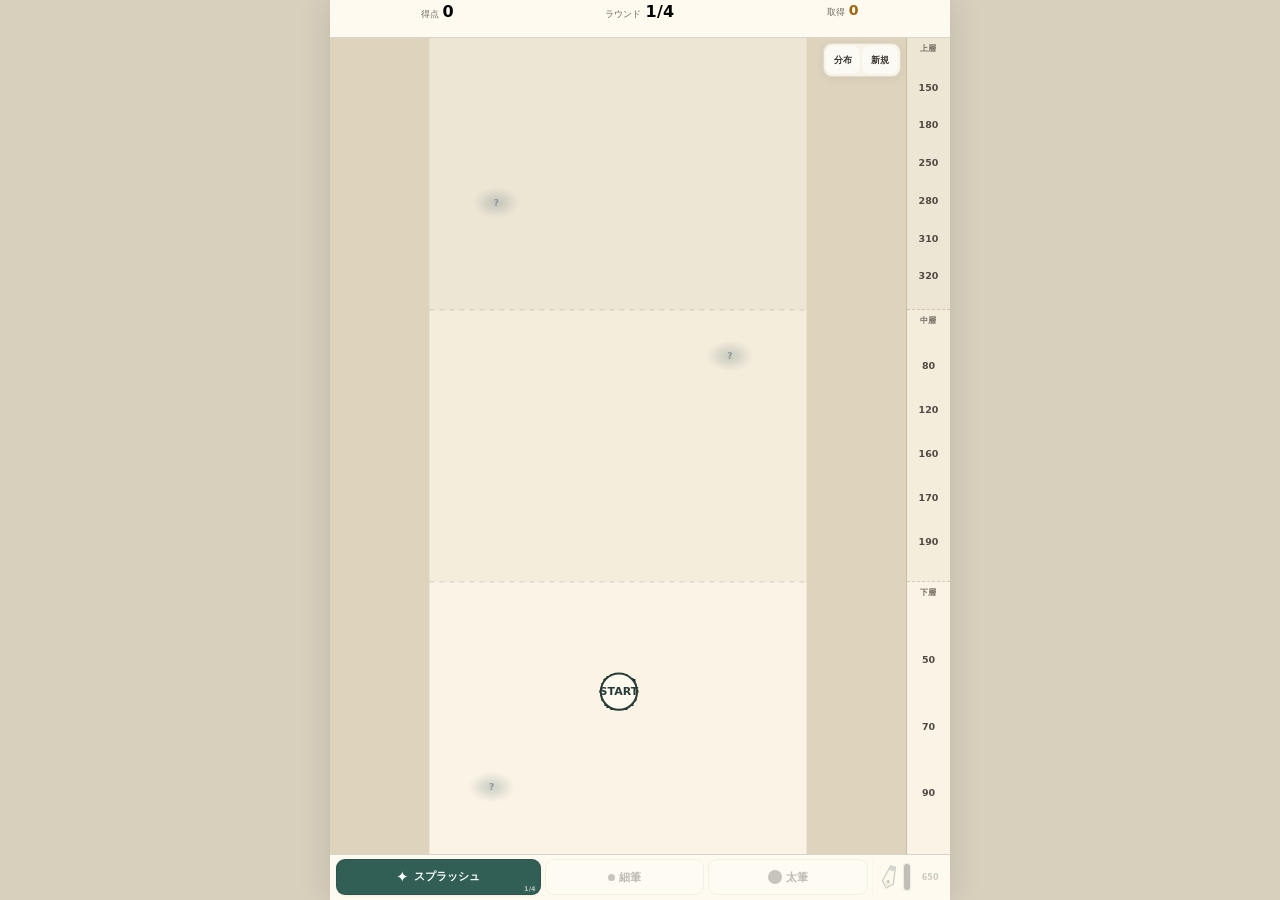
==== index.html @ 43bc894b "Allow optional pinch zoom without zoom UI" ====
<!doctype html>
<html lang="ja">
<head>
  <meta charset="utf-8" />
  <meta name="viewport" content="width=device-width,initial-scale=1,viewport-fit=cover,user-scalable=no" />
  <meta name="theme-color" content="#f3eddc" />
  <meta name="apple-mobile-web-app-capable" content="yes" />
  <meta name="apple-mobile-web-app-status-bar-style" content="default" />
  <meta name="apple-mobile-web-app-title" content="Ink Resource" />
  <link rel="manifest" href="app.webmanifest" />
  <title>Ink Resource Prototype</title>
  <link rel="stylesheet" href="app.css" />
  <style>
    .app-shell {
      grid-template-rows: auto minmax(0, 1fr) auto;
    }

    .play-area {
      min-height: 0;
      min-width: 0;
      display: grid;
      grid-template-columns: minmax(0, 1fr) 44px;
      overflow: hidden;
      background: var(--paper-deep);
    }

    .play-area .board-wrap {
      min-width: 0;
      min-height: 0;
    }

    .score-board {
      min-width: 0;
      min-height: 0;
      display: grid;
      grid-template-rows: repeat(3, minmax(0, 1fr));
      gap: 0;
      padding: 0;
      background: transparent;
      border: 0;
      border-left: 1px solid var(--line);
      box-shadow: none;
      overflow: hidden;
    }

    .score-board-row {
      min-height: 0;
      display: grid;
      grid-template-rows: 18px minmax(0, 1fr);
      grid-template-columns: 1fr;
      align-items: stretch;
      gap: 0;
      padding: 2px 2px 3px;
      border-bottom: 1px dashed rgba(78,68,51,.20);
    }
    .score-board-row:nth-child(1) { background: #eee6d5; }
    .score-board-row:nth-child(2) { background: #f5eddc; }
    .score-board-row:nth-child(3) { background: #fbf4e6; border-bottom: 0; }

    .score-board-label {
      display: flex;
      align-items: center;
      justify-content: center;
      color: #706a60;
      font-size: 8px;
      font-weight: 800;
      line-height: 1;
      white-space: nowrap;
    }

    .score-board-values {
      min-width: 0;
      min-height: 0;
      display: flex;
      flex-direction: column;
      align-items: stretch;
      justify-content: space-evenly;
      gap: 0;
      flex-wrap: nowrap;
    }

    .score-token {
      width: 100%;
      min-width: 0;
      padding: 0;
      font-size: 9.5px;
      line-height: 16px;
      text-align: center;
    }
    .score-token::before {
      width: 38px;
      height: 20px;
    }

    .zoom-tools {
      grid-template-columns: 34px 36px;
    }
    .zoom-tools button[hidden] {
      display: none;
    }

    @media (max-width: 420px) {
      .score-board { padding: 0; }
      .score-board-row { grid-template-columns: 1fr; }
      .score-token { min-width: 0; padding: 0; font-size: 9px; }
      .zoom-tools { grid-template-columns: 32px 34px; }
    }

    @media (orientation: landscape) and (max-height: 650px) {
      .app-shell {
        width: min(100%, 1000px);
        grid-template-columns: 1fr 145px;
        grid-template-rows: auto 1fr;
      }
      .hud { grid-column: 1 / -1; grid-row: 1; }
      .play-area { grid-column: 1; grid-row: 2; }
      .actions { grid-column: 2; grid-row: 2; }
      .score-board { grid-column: auto; grid-row: auto; }
      .board-wrap { grid-column: auto; grid-row: auto; }
    }
  </style>
</head>
<body>
  <main class="app-shell">
    <header class="hud">
      <div class="stat"><span>得点</span><strong id="score">0</strong></div>
      <div class="stat"><span>ラウンド</span><strong id="roundCount">1/4</strong></div>
      <div class="stat compact"><span>取得</span><strong id="ownedCount">0</strong></div>
    </header>

    <section class="play-area" aria-label="ゲーム盤面と公開得点">
      <section class="board-wrap" id="boardWrap" aria-label="ゲーム盤面">
        <canvas id="board" width="420" height="1120"></canvas>

        <div class="zoom-tools" aria-label="補助操作">
          <button id="zoomOut" type="button" aria-label="広く見る" hidden>−</button>
          <button id="zoomReset" type="button" aria-label="標準表示に戻す" hidden>100%</button>
          <button id="zoomIn" type="button" aria-label="近く見る" hidden>＋</button>
          <button id="distributionBtn" type="button" aria-label="埋蔵分布を見る">分布</button>
          <button id="newBtn" type="button" aria-label="新しい盤面">新規</button>
        </div>

        <div class="distribution-panel" id="distributionPanel" hidden>
          <div class="distribution-head">
            <strong>埋蔵ルール</strong>
            <button id="distributionClose" type="button" aria-label="閉じる">×</button>
          </div>
          <div id="distributionContent"></div>
        </div>

        <div class="hint" id="hint">ラウンド1：スプラッシュを1回</div>
      </section>

      <section class="score-board" id="scoreBoard" aria-label="公開得点ボード"></section>
    </section>

    <nav class="actions" aria-label="現在の行動と筆操作">
      <button id="splashBtn" class="phase-card active" type="button" aria-label="現在の行動">
        <span class="phase-card-inner" aria-hidden="true">
          <span class="phase-face phase-front">
            <span class="phase-icon">✦</span>
            <span>スプラッシュ</span>
          </span>
          <span class="phase-face phase-back">
            <span class="phase-icon brush-mark">✎</span>
            <span>筆</span>
          </span>
        </span>
        <small id="splashLeft" class="phase-round">1/4</small>
      </button>
      <button id="brushBtn" class="action" type="button" aria-label="細筆">
        <span class="pen-dot thin-dot"></span>
        <span>細筆</span>
      </button>
      <button id="moveBtn" class="action" type="button" aria-label="太筆">
        <span class="pen-dot wide-dot"></span>
        <span>太筆</span>
      </button>
      <div class="ink-gauge inactive" id="penLoad" role="progressbar" aria-label="筆インク残量" aria-valuemin="0" aria-valuemax="650" aria-valuenow="650">
        <svg class="penicon" viewBox="0 0 32 42" aria-hidden="true">
          <path d="M13 3h8l5 27-9 9-9-9Z" fill="#f8f6ee" stroke="#555" stroke-width="2"/>
          <path d="M13 3h8l1 7h-10Z" fill="#6c7783"/>
          <path d="M12 28h10l-5 11Z" fill="#d8c7a0"/>
          <circle cx="17" cy="28" r="2" fill="#222"/>
        </svg>
        <div class="meter" aria-hidden="true"><i id="inkFill"></i></div>
        <small id="brushRemaining">650</small>
      </div>
    </nav>

    <div class="result" id="result" hidden>
      <div class="result-card">
        <p>今回の得点</p>
        <strong id="finalScore">0</strong>
        <p class="result-sub">取得 <strong id="finalOwned">0</strong>個</p>
        <div class="result-actions">
          <button id="retryBtn" type="button">同じ盤面でもう一度</button>
          <button id="nextBtn" type="button">新しい盤面</button>
        </div>
      </div>
    </div>
  </main>

  <script src="app.js"></script>
</body>
</html>
---- app.css ----
:root {
  color-scheme: light;
  font-family: system-ui, -apple-system, BlinkMacSystemFont, "Segoe UI", sans-serif;
  --paper: #f5efdf;
  --paper-deep: #e9dfc8;
  --muted: #6d695f;
  --panel: rgba(255, 252, 243, .94);
  --line: rgba(47, 43, 35, .18);
  --accent: #315f55;
  --position: #60777c;
  --revealed: #60777c;
  --acquired: #9b6811;
  --score-gold: #c9941d;
}

* { box-sizing: border-box; }
html, body {
  margin: 0;
  width: 100%;
  height: 100%;
  min-height: 100%;
  background: #d8d0bd;
}
body { overscroll-behavior: none; touch-action: manipulation; }
button { font: inherit; }

.app-shell {
  width: min(100%, 620px);
  height: 100vh;
  min-height: 0;
  margin: 0 auto;
  display: grid;
  grid-template-rows: auto auto minmax(0, 1fr) auto;
  background: var(--paper-deep);
  box-shadow: 0 0 32px rgba(0,0,0,.12);
  overflow: hidden;
}
@supports (height: 100svh) {
  .app-shell { height: 100svh; }
}

.hud {
  min-height: 38px;
  padding: max(2px, env(safe-area-inset-top)) 8px 2px;
  display: grid;
  grid-template-columns: 1fr 1fr 1fr;
  gap: 4px;
  background: var(--panel);
  border-bottom: 1px solid var(--line);
  z-index: 5;
}
.stat { display: flex; align-items: baseline; justify-content: center; gap: 4px; }
.stat span { font-size: 9px; color: var(--muted); }
.stat strong { font-size: 16px; letter-spacing: .02em; font-variant-numeric: tabular-nums; }
.stat.compact strong { font-size: 14px; color: var(--acquired); }

.score-board {
  z-index: 5;
  display: grid;
  gap: 0;
  padding: 2px 6px 3px;
  background: rgba(239, 232, 216, .97);
  border-bottom: 1px solid var(--line);
}
.score-board-row {
  min-height: 17px;
  display: grid;
  grid-template-columns: 29px minmax(0, 1fr);
  align-items: center;
  gap: 1px;
}
.score-board-label {
  color: #706a60;
  font-size: 8px;
  font-weight: 750;
  letter-spacing: .01em;
  white-space: nowrap;
}
.score-board-values {
  min-width: 0;
  display: flex;
  align-items: center;
  gap: 0;
  flex-wrap: nowrap;
}
.score-token {
  position: relative;
  z-index: 0;
  min-width: 28px;
  padding: 0 2px;
  text-align: center;
  color: #4f4b44;
  font-size: 9.5px;
  font-weight: 850;
  line-height: 15px;
  font-variant-numeric: tabular-nums;
  transition: color .16s ease;
}
.score-token::before {
  content: "";
  position: absolute;
  z-index: -1;
  left: 50%;
  top: 50%;
  width: 36px;
  height: 21px;
  transform: translate(-50%, -50%);
  border-radius: 50%;
  background: radial-gradient(ellipse at center,
    rgba(255,255,255,.92) 0%,
    rgba(255,255,255,.58) 42%,
    rgba(255,255,255,.18) 68%,
    rgba(255,255,255,0) 100%);
  filter: blur(2px);
  opacity: 0;
  transition: opacity .16s ease;
  pointer-events: none;
}
.score-token.known::before,
.score-token.owned::before { opacity: 1; }
.score-token.owned { color: var(--score-gold); }

.board-wrap {
  position: relative;
  min-height: 0;
  overflow: hidden;
  background: var(--paper-deep);
  touch-action: none;
}
#board {
  width: 100%;
  height: 100%;
  display: block;
  touch-action: none;
}

.zoom-tools {
  position: absolute;
  top: 5px;
  right: 5px;
  z-index: 4;
  display: grid;
  grid-template-columns: 27px 43px 27px 34px 36px;
  gap: 2px;
  padding: 2px;
  border: 1px solid rgba(47,43,35,.12);
  border-radius: 9px;
  background: rgba(255,252,243,.78);
  box-shadow: 0 2px 8px rgba(0,0,0,.06);
  backdrop-filter: blur(4px);
}
.zoom-tools button {
  min-width: 0;
  min-height: 28px;
  padding: 0;
  border: 0;
  border-radius: 7px;
  background: rgba(255,255,255,.58);
  color: #39362f;
  font-weight: 750;
}
.zoom-tools button:disabled { opacity: .32; }
#zoomReset { font-size: 10px; font-variant-numeric: tabular-nums; }
#zoomIn, #zoomOut { font-size: 18px; line-height: 1; }
#distributionBtn, #newBtn { font-size: 9px; }

.distribution-panel {
  position: absolute;
  top: 42px;
  right: 7px;
  z-index: 6;
  width: min(360px, calc(100% - 14px));
  max-height: calc(100% - 82px);
  overflow: auto;
  padding: 10px;
  border: 1px solid rgba(47,43,35,.18);
  border-radius: 12px;
  background: rgba(255,252,243,.96);
  box-shadow: 0 8px 28px rgba(0,0,0,.16);
  backdrop-filter: blur(7px);
}
.distribution-panel[hidden] { display: none; }
.distribution-head {
  display: flex;
  align-items: center;
  justify-content: space-between;
  gap: 8px;
  margin-bottom: 7px;
  color: #35322c;
  font-size: 13px;
}
.distribution-head button {
  width: 28px;
  height: 28px;
  border: 0;
  border-radius: 8px;
  background: rgba(60,55,46,.08);
  color: #4b473f;
  font-size: 18px;
  line-height: 1;
}
.distribution-row {
  display: grid;
  gap: 2px;
  padding: 7px 0;
  border-top: 1px solid rgba(47,43,35,.10);
}
.distribution-row strong { font-size: 12px; color: #38342e; }
.distribution-row strong small { margin-left: 5px; color: #777166; font-weight: 600; }
.distribution-row span { color: #5c564d; font-size: 11px; line-height: 1.45; }
.distribution-note {
  margin: 7px 0 0;
  color: #777166;
  font-size: 10px;
  line-height: 1.5;
}

.hint { display: none; }

.actions {
  min-height: 46px;
  padding: 4px 6px max(5px, env(safe-area-inset-bottom));
  display: grid;
  grid-template-columns: 1.05fr .82fr .82fr 72px;
  gap: 4px;
  align-items: center;
  background: var(--panel);
  border-top: 1px solid var(--line);
}
.phase-card {
  position: relative;
  min-width: 0;
  min-height: 36px;
  padding: 0;
  border: 0;
  border-radius: 9px;
  background: transparent;
  perspective: 320px;
  appearance: none;
  pointer-events: none;
  opacity: 1;
}
.phase-card:disabled { opacity: 1; color: inherit; }
.phase-card-inner {
  position: absolute;
  inset: 0;
  display: block;
  transform-style: preserve-3d;
  transition: transform .30s cubic-bezier(.2,.72,.25,1);
}
.phase-card:disabled .phase-card-inner { transform: rotateY(180deg); }
.phase-face {
  position: absolute;
  inset: 0;
  display: flex;
  align-items: center;
  justify-content: center;
  gap: 5px;
  border: 1px solid rgba(30,30,30,.16);
  border-radius: 9px;
  backface-visibility: hidden;
  -webkit-backface-visibility: hidden;
  font-size: 10.5px;
  font-weight: 800;
  letter-spacing: .01em;
  box-shadow: 0 1px 3px rgba(0,0,0,.05);
}
.phase-front {
  background: var(--accent);
  color: white;
}
.phase-back {
  transform: rotateY(180deg);
  background: #343a39;
  color: #fffdf7;
}
.phase-icon { font-size: 15px; line-height: 1; }
.brush-mark { transform: rotate(-18deg); }
.phase-round {
  position: absolute;
  right: 5px;
  bottom: 2px;
  z-index: 3;
  color: rgba(255,255,255,.62);
  font-size: 6.5px;
  font-weight: 650;
  font-variant-numeric: tabular-nums;
  pointer-events: none;
}
.action, .result button {
  border: 1px solid rgba(30,30,30,.16);
  border-radius: 9px;
  background: #fffdf7;
  color: #2d2b27;
  min-height: 36px;
}
.action {
  display: flex;
  align-items: center;
  justify-content: center;
  gap: 4px;
  padding: 0 4px;
  font-size: 11px;
  font-weight: 700;
  white-space: nowrap;
}
.action-icon { font-size: 15px; }
.action-cost { margin-left: 1px; font-size: 7px; font-weight: 600; opacity: .62; white-space: nowrap; }
.action.active { background: var(--accent); color: white; border-color: var(--accent); }
.action:disabled { opacity: .30; }
.pen-dot { display: block; border-radius: 50%; background: currentColor; opacity: .86; flex: 0 0 auto; }
.thin-dot { width: 7px; height: 7px; }
.wide-dot { width: 14px; height: 14px; }

.ink-gauge {
  width: 72px;
  height: 36px;
  display: flex;
  align-items: center;
  justify-content: center;
  gap: 4px;
  padding: 2px 3px;
  border-left: 1px solid rgba(47,43,35,.11);
  transition: opacity .15s ease;
  pointer-events: none;
}
.ink-gauge.inactive { opacity: .28; }
.penicon {
  width: 20px;
  height: 28px;
  transform: rotate(18deg);
  flex: 0 0 auto;
}
.meter {
  width: 8px;
  height: 28px;
  border: 1px solid rgba(45,48,52,.22);
  border-radius: 999px;
  background: #ece9e0;
  overflow: hidden;
  position: relative;
  flex: 0 0 auto;
}
.meter i {
  position: absolute;
  left: 0;
  right: 0;
  bottom: 0;
  height: 100%;
  background: #272727;
  transition: height .05s linear;
}
.ink-gauge small {
  width: 24px;
  text-align: right;
  font-size: 8px;
  font-weight: 750;
  color: #59554d;
  font-variant-numeric: tabular-nums;
}

.result {
  position: fixed;
  inset: 0;
  z-index: 10;
  display: grid;
  place-items: center;
  padding: 20px;
  background: rgba(28,26,22,.46);
}
.result[hidden] { display: none; }
.result-card {
  width: min(360px, 92vw);
  padding: 24px;
  border-radius: 20px;
  background: #fffaf0;
  text-align: center;
  box-shadow: 0 18px 60px rgba(0,0,0,.22);
}
.result-card p { margin: 0 0 4px; color: var(--muted); }
.result-card > strong { display: block; font-size: 54px; line-height: 1.1; margin-bottom: 6px; }
.result-sub { margin-bottom: 18px !important; font-size: 12px; }
.result-sub strong { color: var(--acquired); }
.result-actions { display: grid; gap: 8px; }
.result button { min-height: 44px; }

@media (max-width: 420px) {
  .hud { padding-left: 6px; padding-right: 6px; }
  .score-board { padding-left: 5px; padding-right: 5px; }
  .score-board-row { grid-template-columns: 27px minmax(0, 1fr); }
  .score-token { min-width: 27px; padding-left: 1px; padding-right: 1px; font-size: 9px; }
  .zoom-tools { grid-template-columns: 26px 41px 26px 32px 34px; }
  .actions { grid-template-columns: 1fr .78fr .78fr 68px; gap: 3px; padding-left: 5px; padding-right: 5px; }
  .phase-face { font-size: 10px; gap: 4px; }
  .action { font-size: 10px; }
  .ink-gauge { width: 68px; }
}

@media (orientation: landscape) and (max-height: 650px) {
  .app-shell {
    width: min(100%, 1000px);
    grid-template-columns: 1fr 145px;
    grid-template-rows: auto auto 1fr;
  }
  .hud { grid-column: 1 / -1; grid-row: 1; }
  .score-board { grid-column: 1 / -1; grid-row: 2; }
  .board-wrap { grid-column: 1; grid-row: 3; }
  .actions {
    grid-column: 2;
    grid-row: 3;
    grid-template-columns: 1fr;
    align-content: center;
    border-top: 0;
    border-left: 1px solid var(--line);
  }
  .phase-card { min-height: 40px; }
  .ink-gauge { width: 100%; border-left: 0; }
}
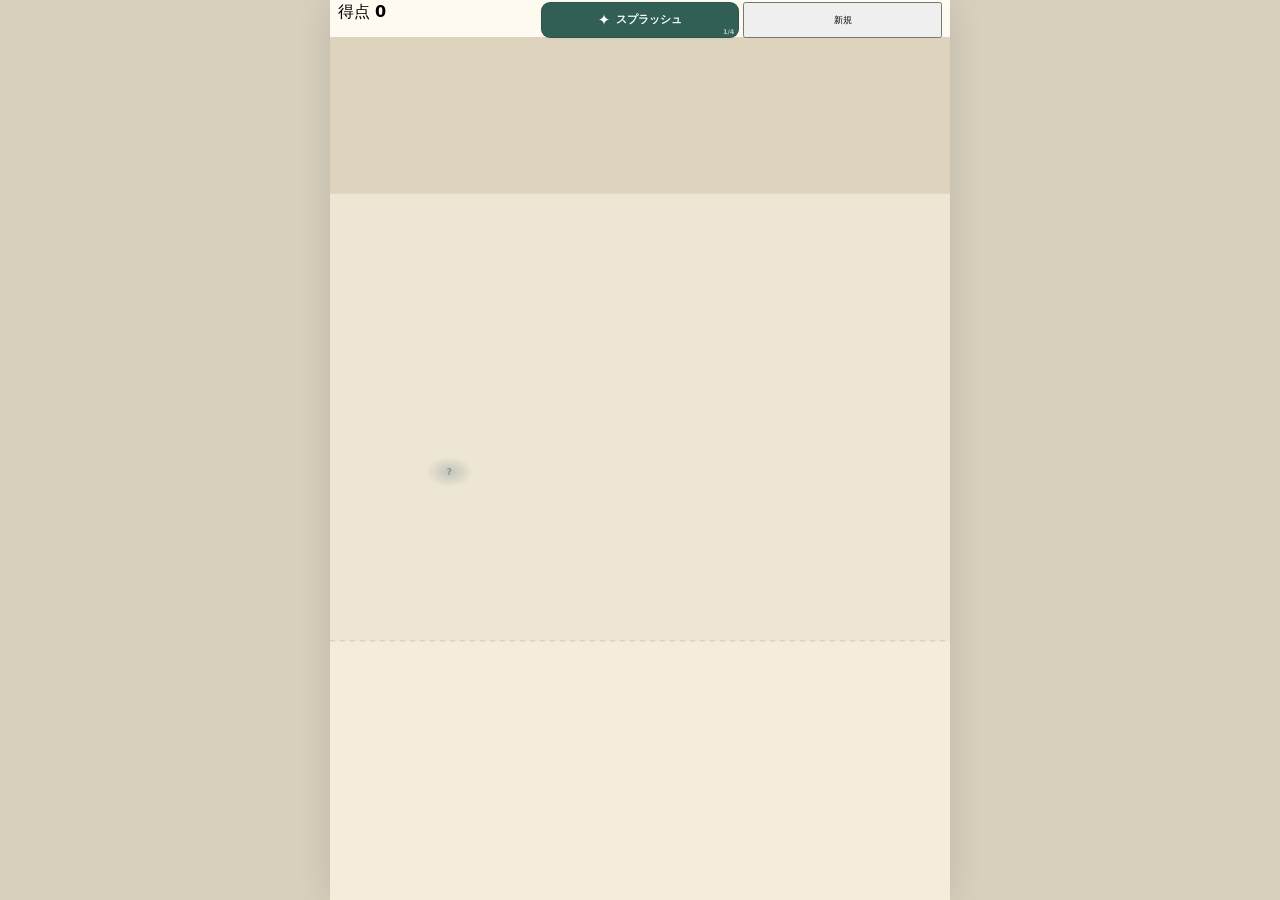
==== commit 0ed4ed8d: "Consolidate HUD and simplify game controls" ====
--- a/index.html
+++ b/index.html
@@ -10,151 +10,15 @@
   <link rel="manifest" href="app.webmanifest" />
   <title>Ink Resource Prototype</title>
   <link rel="stylesheet" href="app.css" />
-  <style>
-    .app-shell {
-      grid-template-rows: auto minmax(0, 1fr) auto;
-    }
-
-    .play-area {
-      min-height: 0;
-      min-width: 0;
-      display: grid;
-      grid-template-columns: minmax(0, 1fr) 44px;
-      overflow: hidden;
-      background: var(--paper-deep);
-    }
-
-    .play-area .board-wrap {
-      min-width: 0;
-      min-height: 0;
-    }
-
-    .score-board {
-      min-width: 0;
-      min-height: 0;
-      display: grid;
-      grid-template-rows: repeat(3, minmax(0, 1fr));
-      gap: 0;
-      padding: 0;
-      background: transparent;
-      border: 0;
-      border-left: 1px solid var(--line);
-      box-shadow: none;
-      overflow: hidden;
-    }
-
-    .score-board-row {
-      min-height: 0;
-      display: grid;
-      grid-template-rows: 18px minmax(0, 1fr);
-      grid-template-columns: 1fr;
-      align-items: stretch;
-      gap: 0;
-      padding: 2px 2px 3px;
-      border-bottom: 1px dashed rgba(78,68,51,.20);
-    }
-    .score-board-row:nth-child(1) { background: #eee6d5; }
-    .score-board-row:nth-child(2) { background: #f5eddc; }
-    .score-board-row:nth-child(3) { background: #fbf4e6; border-bottom: 0; }
-
-    .score-board-label {
-      display: flex;
-      align-items: center;
-      justify-content: center;
-      color: #706a60;
-      font-size: 8px;
-      font-weight: 800;
-      line-height: 1;
-      white-space: nowrap;
-    }
-
-    .score-board-values {
-      min-width: 0;
-      min-height: 0;
-      display: flex;
-      flex-direction: column;
-      align-items: stretch;
-      justify-content: space-evenly;
-      gap: 0;
-      flex-wrap: nowrap;
-    }
-
-    .score-token {
-      width: 100%;
-      min-width: 0;
-      padding: 0;
-      font-size: 9.5px;
-      line-height: 16px;
-      text-align: center;
-    }
-    .score-token::before {
-      width: 38px;
-      height: 20px;
-    }
-
-    .zoom-tools {
-      grid-template-columns: 34px 36px;
-    }
-    .zoom-tools button[hidden] {
-      display: none;
-    }
-
-    @media (max-width: 420px) {
-      .score-board { padding: 0; }
-      .score-board-row { grid-template-columns: 1fr; }
-      .score-token { min-width: 0; padding: 0; font-size: 9px; }
-      .zoom-tools { grid-template-columns: 32px 34px; }
-    }
-
-    @media (orientation: landscape) and (max-height: 650px) {
-      .app-shell {
-        width: min(100%, 1000px);
-        grid-template-columns: 1fr 145px;
-        grid-template-rows: auto 1fr;
-      }
-      .hud { grid-column: 1 / -1; grid-row: 1; }
-      .play-area { grid-column: 1; grid-row: 2; }
-      .actions { grid-column: 2; grid-row: 2; }
-      .score-board { grid-column: auto; grid-row: auto; }
-      .board-wrap { grid-column: auto; grid-row: auto; }
-    }
-  </style>
 </head>
 <body>
   <main class="app-shell">
-    <header class="hud">
-      <div class="stat"><span>得点</span><strong id="score">0</strong></div>
-      <div class="stat"><span>ラウンド</span><strong id="roundCount">1/4</strong></div>
-      <div class="stat compact"><span>取得</span><strong id="ownedCount">0</strong></div>
-    </header>
+    <header class="hud" aria-label="ゲーム状況">
+      <div class="score-stat">
+        <span>得点</span>
+        <strong id="score">0</strong>
+      </div>
 
-    <section class="play-area" aria-label="ゲーム盤面と公開得点">
-      <section class="board-wrap" id="boardWrap" aria-label="ゲーム盤面">
-        <canvas id="board" width="420" height="1120"></canvas>
-
-        <div class="zoom-tools" aria-label="補助操作">
-          <button id="zoomOut" type="button" aria-label="広く見る" hidden>−</button>
-          <button id="zoomReset" type="button" aria-label="標準表示に戻す" hidden>100%</button>
-          <button id="zoomIn" type="button" aria-label="近く見る" hidden>＋</button>
-          <button id="distributionBtn" type="button" aria-label="埋蔵分布を見る">分布</button>
-          <button id="newBtn" type="button" aria-label="新しい盤面">新規</button>
-        </div>
-
-        <div class="distribution-panel" id="distributionPanel" hidden>
-          <div class="distribution-head">
-            <strong>埋蔵ルール</strong>
-            <button id="distributionClose" type="button" aria-label="閉じる">×</button>
-          </div>
-          <div id="distributionContent"></div>
-        </div>
-
-        <div class="hint" id="hint">ラウンド1：スプラッシュを1回</div>
-      </section>
-
-      <section class="score-board" id="scoreBoard" aria-label="公開得点ボード"></section>
-    </section>
-
-    <nav class="actions" aria-label="現在の行動と筆操作">
       <button id="splashBtn" class="phase-card active" type="button" aria-label="現在の行動">
         <span class="phase-card-inner" aria-hidden="true">
           <span class="phase-face phase-front">
@@ -168,6 +32,23 @@
         </span>
         <small id="splashLeft" class="phase-round">1/4</small>
       </button>
+
+      <button id="newBtn" class="new-button" type="button" aria-label="新しい盤面">新規</button>
+
+      <strong id="roundCount" hidden>1/4</strong>
+      <strong id="ownedCount" hidden>0</strong>
+    </header>
+
+    <section class="play-area" aria-label="ゲーム盤面と公開得点">
+      <section class="board-wrap" id="boardWrap" aria-label="ゲーム盤面">
+        <canvas id="board" width="420" height="1120"></canvas>
+        <div class="hint" id="hint">ラウンド1：スプラッシュを1回</div>
+      </section>
+
+      <section class="score-board" id="scoreBoard" aria-label="公開得点ボード"></section>
+    </section>
+
+    <nav class="actions" aria-label="筆操作">
       <button id="brushBtn" class="action" type="button" aria-label="細筆">
         <span class="pen-dot thin-dot"></span>
         <span>細筆</span>
@@ -177,16 +58,22 @@
         <span>太筆</span>
       </button>
       <div class="ink-gauge inactive" id="penLoad" role="progressbar" aria-label="筆インク残量" aria-valuemin="0" aria-valuemax="650" aria-valuenow="650">
-        <svg class="penicon" viewBox="0 0 32 42" aria-hidden="true">
-          <path d="M13 3h8l5 27-9 9-9-9Z" fill="#f8f6ee" stroke="#555" stroke-width="2"/>
-          <path d="M13 3h8l1 7h-10Z" fill="#6c7783"/>
-          <path d="M12 28h10l-5 11Z" fill="#d8c7a0"/>
-          <circle cx="17" cy="28" r="2" fill="#222"/>
-        </svg>
+        <span class="ink-label">INK</span>
         <div class="meter" aria-hidden="true"><i id="inkFill"></i></div>
         <small id="brushRemaining">650</small>
       </div>
     </nav>
+
+    <div class="internal-controls" hidden aria-hidden="true">
+      <button id="zoomOut" type="button">−</button>
+      <button id="zoomReset" type="button">100%</button>
+      <button id="zoomIn" type="button">＋</button>
+      <button id="distributionBtn" type="button">分布</button>
+      <div class="distribution-panel" id="distributionPanel" hidden>
+        <button id="distributionClose" type="button">×</button>
+        <div id="distributionContent"></div>
+      </div>
+    </div>
 
     <div class="result" id="result" hidden>
       <div class="result-card">
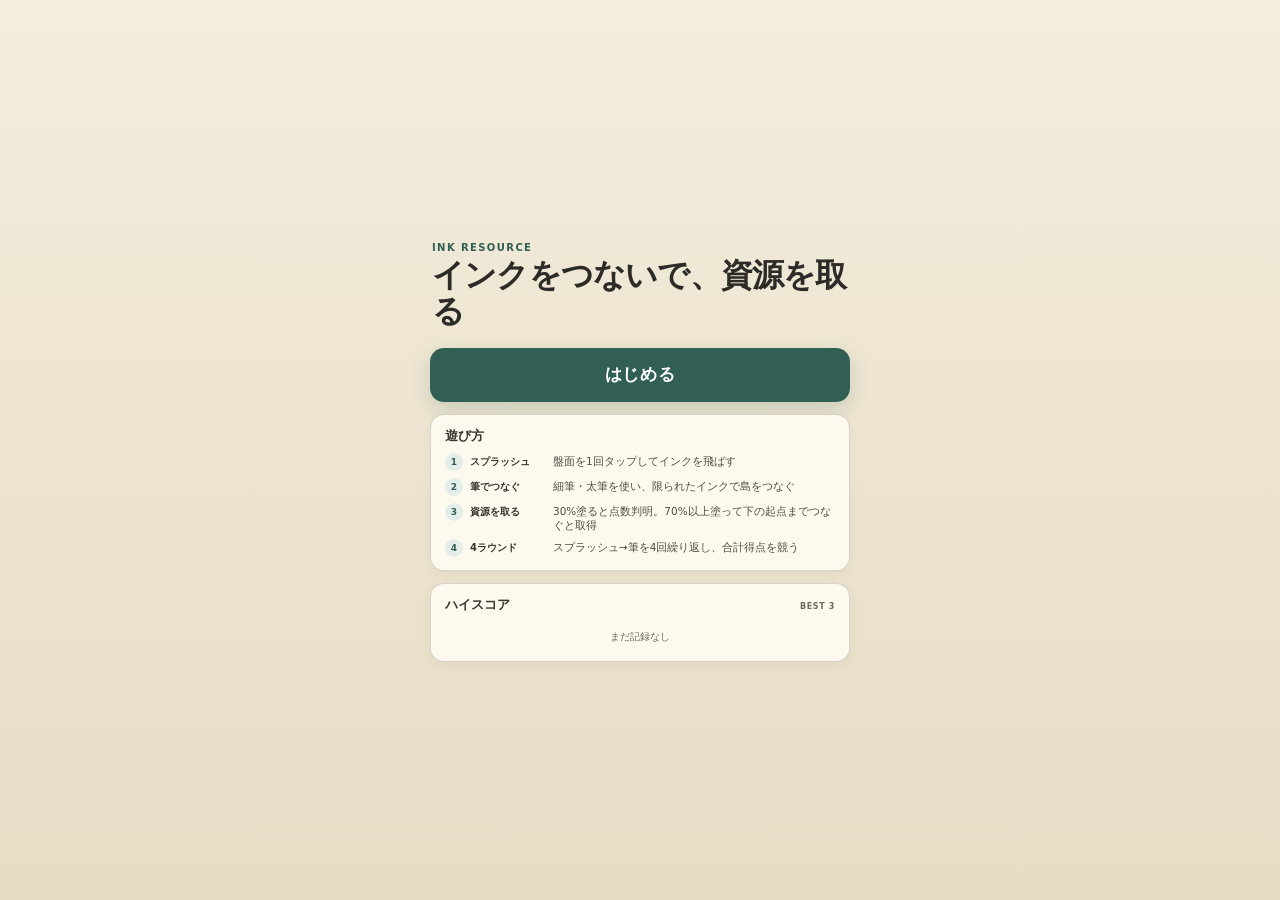
==== commit 4a52843c: "Add start screen and high scores" ====
--- a/index.html
+++ b/index.html
@@ -13,6 +13,35 @@
 </head>
 <body>
   <main class="app-shell">
+    <div class="start-screen" id="startScreen">
+      <div class="start-card">
+        <div class="start-title">
+          <span>INK RESOURCE</span>
+          <strong>インクをつないで、資源を取る</strong>
+        </div>
+
+        <button id="startBtn" class="start-button" type="button">はじめる</button>
+
+        <section class="start-section how-to-play" aria-labelledby="howToPlayTitle">
+          <h2 id="howToPlayTitle">遊び方</h2>
+          <ol>
+            <li><strong>スプラッシュ</strong><span>盤面を1回タップしてインクを飛ばす</span></li>
+            <li><strong>筆でつなぐ</strong><span>細筆・太筆を使い、限られたインクで島をつなぐ</span></li>
+            <li><strong>資源を取る</strong><span>30%塗ると点数判明。70%以上塗って下の起点までつなぐと取得</span></li>
+            <li><strong>4ラウンド</strong><span>スプラッシュ→筆を4回繰り返し、合計得点を競う</span></li>
+          </ol>
+        </section>
+
+        <section class="start-section high-scores" aria-labelledby="highScoreTitle">
+          <div class="start-section-heading">
+            <h2 id="highScoreTitle">ハイスコア</h2>
+            <small>BEST 3</small>
+          </div>
+          <ol id="highScoreList" class="high-score-list"></ol>
+        </section>
+      </div>
+    </div>
+
     <header class="hud" aria-label="ゲーム状況">
       <div class="score-stat">
         <span>得点</span>
--- a/app.css
+++ b/app.css
@@ -3,13 +3,10 @@
   font-family: system-ui, -apple-system, BlinkMacSystemFont, "Segoe UI", sans-serif;
   --paper: #f5efdf;
   --paper-deep: #e9dfc8;
+  --panel: rgba(255, 252, 243, .96);
   --muted: #6d695f;
-  --panel: rgba(255, 252, 243, .94);
   --line: rgba(47, 43, 35, .18);
   --accent: #315f55;
-  --position: #60777c;
-  --revealed: #60777c;
-  --acquired: #9b6811;
   --score-gold: #c9941d;
 }
 
@@ -21,78 +18,360 @@
   min-height: 100%;
   background: #d8d0bd;
 }
-body { overscroll-behavior: none; touch-action: manipulation; }
+body {
+  overscroll-behavior: none;
+  touch-action: manipulation;
+}
 button { font: inherit; }
 
+.start-screen {
+  position: fixed;
+  inset: 0;
+  z-index: 30;
+  display: grid;
+  place-items: center;
+  padding: max(18px, env(safe-area-inset-top)) 18px max(18px, env(safe-area-inset-bottom));
+  overflow: auto;
+  background: linear-gradient(180deg, #f3eddd 0%, #e7dcc4 100%);
+}
+.start-screen[hidden] { display: none; }
+.start-card {
+  width: min(100%, 420px);
+  display: grid;
+  gap: 12px;
+}
+.start-title {
+  display: grid;
+  gap: 5px;
+  padding: 4px 2px 6px;
+}
+.start-title span {
+  color: var(--accent);
+  font-size: 10px;
+  font-weight: 850;
+  letter-spacing: .14em;
+}
+.start-title strong {
+  color: #2d2b27;
+  font-size: clamp(24px, 7vw, 32px);
+  line-height: 1.12;
+  letter-spacing: -.025em;
+}
+.start-button {
+  min-height: 54px;
+  border: 0;
+  border-radius: 14px;
+  background: var(--accent);
+  color: white;
+  font-size: 17px;
+  font-weight: 850;
+  letter-spacing: .04em;
+  box-shadow: 0 7px 20px rgba(49,95,85,.20);
+}
+.start-button:active { transform: translateY(1px); }
+.start-section {
+  padding: 13px 14px;
+  border: 1px solid var(--line);
+  border-radius: 14px;
+  background: rgba(255,252,243,.88);
+  box-shadow: 0 3px 12px rgba(64,52,32,.05);
+}
+.start-section h2 {
+  margin: 0;
+  color: #3b3832;
+  font-size: 13px;
+  line-height: 1.2;
+}
+.start-section-heading {
+  display: flex;
+  align-items: baseline;
+  justify-content: space-between;
+  gap: 8px;
+  margin-bottom: 8px;
+}
+.start-section-heading small {
+  color: var(--muted);
+  font-size: 8px;
+  font-weight: 800;
+  letter-spacing: .08em;
+}
+.how-to-play ol {
+  list-style: none;
+  counter-reset: howto;
+  display: grid;
+  gap: 7px;
+  margin: 10px 0 0;
+  padding: 0;
+}
+.how-to-play li {
+  counter-increment: howto;
+  display: grid;
+  grid-template-columns: 20px 78px minmax(0,1fr);
+  align-items: baseline;
+  gap: 5px;
+  color: #504c45;
+  font-size: 10.5px;
+  line-height: 1.35;
+}
+.how-to-play li::before {
+  content: counter(howto);
+  width: 18px;
+  height: 18px;
+  display: grid;
+  place-items: center;
+  border-radius: 50%;
+  background: #e4eee9;
+  color: var(--accent);
+  font-size: 9px;
+  font-weight: 850;
+}
+.how-to-play li strong { color: #37342f; font-size: 10px; }
+.high-score-list {
+  list-style: none;
+  display: grid;
+  gap: 5px;
+  margin: 0;
+  padding: 0;
+}
+.high-score-row {
+  min-height: 34px;
+  display: grid;
+  grid-template-columns: 24px minmax(0,1fr) auto;
+  align-items: center;
+  gap: 8px;
+  padding: 5px 7px;
+  border-radius: 9px;
+  background: rgba(233,223,200,.56);
+}
+.high-score-rank {
+  color: var(--muted);
+  font-size: 9px;
+  font-weight: 850;
+}
+.high-score-score {
+  color: #2d2b27;
+  font-size: 17px;
+  line-height: 1;
+  font-weight: 900;
+  font-variant-numeric: tabular-nums;
+}
+.high-score-meta {
+  color: var(--muted);
+  font-size: 8px;
+  line-height: 1.25;
+  text-align: right;
+  white-space: nowrap;
+}
+.high-score-empty {
+  padding: 9px 7px 4px;
+  color: var(--muted);
+  font-size: 10px;
+  text-align: center;
+}
+
 .app-shell {
-  width: min(100%, 620px);
+  position: relative;
+  width: min(100%, 480px);
   height: 100vh;
   min-height: 0;
   margin: 0 auto;
   display: grid;
-  grid-template-rows: auto auto minmax(0, 1fr) auto;
+  grid-template-rows: auto minmax(0, 1fr);
+  overflow: hidden;
   background: var(--paper-deep);
-  box-shadow: 0 0 32px rgba(0,0,0,.12);
-  overflow: hidden;
-}
-@supports (height: 100svh) {
-  .app-shell { height: 100svh; }
-}
-
+  box-shadow: 0 0 30px rgba(0,0,0,.12);
+}
+@supports (height: 100dvh) {
+  .app-shell { height: 100dvh; }
+}
+
+/* top: only score, current phase and reset */
 .hud {
-  min-height: 38px;
-  padding: max(2px, env(safe-area-inset-top)) 8px 2px;
-  display: grid;
-  grid-template-columns: 1fr 1fr 1fr;
-  gap: 4px;
+  min-height: 42px;
+  padding: max(3px, env(safe-area-inset-top)) 6px 3px;
+  display: grid;
+  grid-template-columns: minmax(72px, 1fr) minmax(122px, 1.35fr) 46px;
+  align-items: center;
+  gap: 5px;
   background: var(--panel);
   border-bottom: 1px solid var(--line);
   z-index: 5;
 }
-.stat { display: flex; align-items: baseline; justify-content: center; gap: 4px; }
-.stat span { font-size: 9px; color: var(--muted); }
-.stat strong { font-size: 16px; letter-spacing: .02em; font-variant-numeric: tabular-nums; }
-.stat.compact strong { font-size: 14px; color: var(--acquired); }
-
-.score-board {
-  z-index: 5;
-  display: grid;
-  gap: 0;
-  padding: 2px 6px 3px;
-  background: rgba(239, 232, 216, .97);
-  border-bottom: 1px solid var(--line);
-}
-.score-board-row {
-  min-height: 17px;
-  display: grid;
-  grid-template-columns: 29px minmax(0, 1fr);
-  align-items: center;
-  gap: 1px;
-}
-.score-board-label {
-  color: #706a60;
-  font-size: 8px;
+.score-stat {
+  min-width: 0;
+  display: flex;
+  align-items: baseline;
+  gap: 5px;
+  padding-left: 3px;
+  white-space: nowrap;
+}
+.score-stat span {
+  color: var(--muted);
+  font-size: 9px;
+  font-weight: 650;
+}
+.score-stat strong {
+  min-width: 0;
+  overflow: hidden;
+  text-overflow: ellipsis;
+  color: #2d2b27;
+  font-size: 18px;
+  line-height: 1;
+  font-weight: 850;
+  font-variant-numeric: tabular-nums;
+}
+.new-button {
+  width: 46px;
+  height: 32px;
+  padding: 0;
+  border: 1px solid rgba(30,30,30,.14);
+  border-radius: 9px;
+  background: #fffdf7;
+  color: #4a463f;
+  font-size: 10px;
   font-weight: 750;
-  letter-spacing: .01em;
-  white-space: nowrap;
-}
-.score-board-values {
-  min-width: 0;
+}
+
+.phase-card {
+  position: relative;
+  width: 100%;
+  height: 32px;
+  min-width: 0;
+  padding: 0;
+  border: 0;
+  border-radius: 9px;
+  background: transparent;
+  perspective: 340px;
+  appearance: none;
+  pointer-events: none;
+  opacity: 1;
+}
+.phase-card:disabled {
+  opacity: 1;
+  color: inherit;
+}
+.phase-card-inner {
+  position: absolute;
+  inset: 0;
+  display: block;
+  transform-style: preserve-3d;
+  transition: transform .28s cubic-bezier(.2,.72,.25,1);
+}
+.phase-card:disabled .phase-card-inner {
+  transform: rotateY(180deg);
+}
+.phase-face {
+  position: absolute;
+  inset: 0;
   display: flex;
   align-items: center;
+  justify-content: center;
+  gap: 5px;
+  border: 1px solid rgba(30,30,30,.14);
+  border-radius: 9px;
+  backface-visibility: hidden;
+  -webkit-backface-visibility: hidden;
+  font-size: 10.5px;
+  font-weight: 820;
+  letter-spacing: .01em;
+  box-shadow: 0 1px 3px rgba(0,0,0,.05);
+}
+.phase-front {
+  background: var(--accent);
+  color: white;
+}
+.phase-back {
+  transform: rotateY(180deg);
+  background: #343a39;
+  color: #fffdf7;
+}
+.phase-icon {
+  font-size: 14px;
+  line-height: 1;
+}
+.brush-mark { transform: rotate(-18deg); }
+.phase-round {
+  position: absolute;
+  right: 5px;
+  bottom: 2px;
+  z-index: 3;
+  color: rgba(255,255,255,.62);
+  font-size: 6.5px;
+  line-height: 1;
+  font-weight: 650;
+  font-variant-numeric: tabular-nums;
+}
+
+/* middle: board plus score reference column */
+.play-area {
+  min-width: 0;
+  min-height: 0;
+  display: grid;
+  grid-template-columns: minmax(0, 1fr) 44px;
+  overflow: hidden;
+  background: var(--paper-deep);
+}
+.board-wrap {
+  position: relative;
+  min-width: 0;
+  min-height: 0;
+  overflow: hidden;
+  background: var(--paper-deep);
+  touch-action: none;
+}
+#board {
+  width: 100%;
+  height: 100%;
+  display: block;
+  touch-action: none;
+}
+.hint { display: none; }
+
+.score-board {
+  min-width: 0;
+  min-height: 0;
+  z-index: 5;
+  display: grid;
+  grid-template-rows: repeat(3, minmax(0, 1fr));
+  padding: 0;
+  overflow: hidden;
+  border-left: 1px solid var(--line);
+  background: var(--paper-deep);
+}
+.score-board-row {
+  min-height: 0;
+  display: grid;
+  grid-template-rows: minmax(0, 1fr);
+  padding: 2px 2px;
+  border-bottom: 1px dashed rgba(78,68,51,.20);
+}
+.score-board-row:nth-child(1) { background: #eee6d5; }
+.score-board-row:nth-child(2) { background: #f5eddc; }
+.score-board-row:nth-child(3) {
+  background: #fbf4e6;
+  border-bottom: 0;
+}
+.score-board-label { display: none; }
+.score-board-values {
+  min-width: 0;
+  min-height: 0;
+  display: flex;
+  flex-direction: column;
+  align-items: stretch;
+  justify-content: space-evenly;
   gap: 0;
-  flex-wrap: nowrap;
 }
 .score-token {
   position: relative;
   z-index: 0;
-  min-width: 28px;
-  padding: 0 2px;
+  width: 100%;
+  min-width: 0;
+  padding: 0;
   text-align: center;
   color: #4f4b44;
   font-size: 9.5px;
   font-weight: 850;
-  line-height: 15px;
+  line-height: 16px;
   font-variant-numeric: tabular-nums;
   transition: color .16s ease;
 }
@@ -102,8 +381,8 @@
   z-index: -1;
   left: 50%;
   top: 50%;
-  width: 36px;
-  height: 21px;
+  width: 38px;
+  height: 20px;
   transform: translate(-50%, -50%);
   border-radius: 50%;
   background: radial-gradient(ellipse at center,
@@ -120,226 +399,103 @@
 .score-token.owned::before { opacity: 1; }
 .score-token.owned { color: var(--score-gold); }
 
-.board-wrap {
-  position: relative;
-  min-height: 0;
-  overflow: hidden;
-  background: var(--paper-deep);
+/* brush controls float over the board instead of reserving empty space */
+.actions {
+  position: absolute;
+  left: 6px;
+  right: auto;
+  width: calc(100% - 56px);
+  bottom: max(6px, env(safe-area-inset-bottom));
+  z-index: 7;
+  min-height: 44px;
+  padding: 4px;
+  display: grid;
+  grid-template-columns: 1fr 1fr 92px;
+  gap: 5px;
+  align-items: center;
+  border: 1px solid rgba(47,43,35,.14);
+  border-radius: 12px;
+  background: rgba(255, 252, 243, .92);
+  box-shadow: 0 4px 16px rgba(0,0,0,.10);
+  backdrop-filter: blur(5px);
+  -webkit-backdrop-filter: blur(5px);
   touch-action: none;
-}
-#board {
-  width: 100%;
-  height: 100%;
-  display: block;
-  touch-action: none;
-}
-
-.zoom-tools {
-  position: absolute;
-  top: 5px;
-  right: 5px;
-  z-index: 4;
-  display: grid;
-  grid-template-columns: 27px 43px 27px 34px 36px;
-  gap: 2px;
-  padding: 2px;
-  border: 1px solid rgba(47,43,35,.12);
-  border-radius: 9px;
-  background: rgba(255,252,243,.78);
-  box-shadow: 0 2px 8px rgba(0,0,0,.06);
-  backdrop-filter: blur(4px);
-}
-.zoom-tools button {
-  min-width: 0;
-  min-height: 28px;
-  padding: 0;
-  border: 0;
-  border-radius: 7px;
-  background: rgba(255,255,255,.58);
-  color: #39362f;
-  font-weight: 750;
-}
-.zoom-tools button:disabled { opacity: .32; }
-#zoomReset { font-size: 10px; font-variant-numeric: tabular-nums; }
-#zoomIn, #zoomOut { font-size: 18px; line-height: 1; }
-#distributionBtn, #newBtn { font-size: 9px; }
-
-.distribution-panel {
-  position: absolute;
-  top: 42px;
-  right: 7px;
-  z-index: 6;
-  width: min(360px, calc(100% - 14px));
-  max-height: calc(100% - 82px);
-  overflow: auto;
-  padding: 10px;
-  border: 1px solid rgba(47,43,35,.18);
-  border-radius: 12px;
-  background: rgba(255,252,243,.96);
-  box-shadow: 0 8px 28px rgba(0,0,0,.16);
-  backdrop-filter: blur(7px);
-}
-.distribution-panel[hidden] { display: none; }
-.distribution-head {
-  display: flex;
-  align-items: center;
-  justify-content: space-between;
-  gap: 8px;
-  margin-bottom: 7px;
-  color: #35322c;
-  font-size: 13px;
-}
-.distribution-head button {
-  width: 28px;
-  height: 28px;
-  border: 0;
-  border-radius: 8px;
-  background: rgba(60,55,46,.08);
-  color: #4b473f;
-  font-size: 18px;
-  line-height: 1;
-}
-.distribution-row {
-  display: grid;
-  gap: 2px;
-  padding: 7px 0;
-  border-top: 1px solid rgba(47,43,35,.10);
-}
-.distribution-row strong { font-size: 12px; color: #38342e; }
-.distribution-row strong small { margin-left: 5px; color: #777166; font-weight: 600; }
-.distribution-row span { color: #5c564d; font-size: 11px; line-height: 1.45; }
-.distribution-note {
-  margin: 7px 0 0;
-  color: #777166;
-  font-size: 10px;
-  line-height: 1.5;
-}
-
-.hint { display: none; }
-
-.actions {
-  min-height: 46px;
-  padding: 4px 6px max(5px, env(safe-area-inset-bottom));
-  display: grid;
-  grid-template-columns: 1.05fr .82fr .82fr 72px;
-  gap: 4px;
-  align-items: center;
-  background: var(--panel);
-  border-top: 1px solid var(--line);
-}
-.phase-card {
-  position: relative;
-  min-width: 0;
+  user-select: none;
+  -webkit-user-select: none;
+  cursor: grab;
+}
+.actions.dragging {
+  cursor: grabbing;
+}
+.actions .action {
+  touch-action: manipulation;
+}
+.actions:has(.action:disabled) {
+  visibility: hidden;
+  pointer-events: none;
+}
+.action {
   min-height: 36px;
-  padding: 0;
-  border: 0;
-  border-radius: 9px;
-  background: transparent;
-  perspective: 320px;
-  appearance: none;
-  pointer-events: none;
-  opacity: 1;
-}
-.phase-card:disabled { opacity: 1; color: inherit; }
-.phase-card-inner {
-  position: absolute;
-  inset: 0;
-  display: block;
-  transform-style: preserve-3d;
-  transition: transform .30s cubic-bezier(.2,.72,.25,1);
-}
-.phase-card:disabled .phase-card-inner { transform: rotateY(180deg); }
-.phase-face {
-  position: absolute;
-  inset: 0;
+  padding: 0 6px;
   display: flex;
   align-items: center;
   justify-content: center;
   gap: 5px;
-  border: 1px solid rgba(30,30,30,.16);
-  border-radius: 9px;
-  backface-visibility: hidden;
-  -webkit-backface-visibility: hidden;
-  font-size: 10.5px;
-  font-weight: 800;
-  letter-spacing: .01em;
-  box-shadow: 0 1px 3px rgba(0,0,0,.05);
-}
-.phase-front {
-  background: var(--accent);
-  color: white;
-}
-.phase-back {
-  transform: rotateY(180deg);
-  background: #343a39;
-  color: #fffdf7;
-}
-.phase-icon { font-size: 15px; line-height: 1; }
-.brush-mark { transform: rotate(-18deg); }
-.phase-round {
-  position: absolute;
-  right: 5px;
-  bottom: 2px;
-  z-index: 3;
-  color: rgba(255,255,255,.62);
-  font-size: 6.5px;
-  font-weight: 650;
-  font-variant-numeric: tabular-nums;
-  pointer-events: none;
-}
-.action, .result button {
-  border: 1px solid rgba(30,30,30,.16);
+  border: 1px solid rgba(30,30,30,.15);
   border-radius: 9px;
   background: #fffdf7;
   color: #2d2b27;
-  min-height: 36px;
-}
-.action {
-  display: flex;
+  font-size: 11px;
+  font-weight: 750;
+  white-space: nowrap;
+}
+.action.active {
+  background: var(--accent);
+  color: white;
+  border-color: var(--accent);
+}
+.actions .action:disabled {
+  visibility: hidden;
+}
+.pen-dot {
+  display: block;
+  flex: 0 0 auto;
+  border-radius: 50%;
+  background: currentColor;
+  opacity: .86;
+}
+.thin-dot { width: 7px; height: 7px; }
+.wide-dot { width: 14px; height: 14px; }
+
+.ink-gauge {
+  height: 36px;
+  min-width: 0;
+  display: grid;
+  grid-template-columns: auto 9px 30px;
   align-items: center;
   justify-content: center;
-  gap: 4px;
-  padding: 0 4px;
-  font-size: 11px;
-  font-weight: 700;
-  white-space: nowrap;
-}
-.action-icon { font-size: 15px; }
-.action-cost { margin-left: 1px; font-size: 7px; font-weight: 600; opacity: .62; white-space: nowrap; }
-.action.active { background: var(--accent); color: white; border-color: var(--accent); }
-.action:disabled { opacity: .30; }
-.pen-dot { display: block; border-radius: 50%; background: currentColor; opacity: .86; flex: 0 0 auto; }
-.thin-dot { width: 7px; height: 7px; }
-.wide-dot { width: 14px; height: 14px; }
-
-.ink-gauge {
-  width: 72px;
-  height: 36px;
-  display: flex;
-  align-items: center;
-  justify-content: center;
-  gap: 4px;
-  padding: 2px 3px;
-  border-left: 1px solid rgba(47,43,35,.11);
+  gap: 5px;
+  padding: 1px 2px;
   transition: opacity .15s ease;
   pointer-events: none;
 }
-.ink-gauge.inactive { opacity: .28; }
-.penicon {
-  width: 20px;
-  height: 28px;
-  transform: rotate(18deg);
-  flex: 0 0 auto;
+.ink-gauge.inactive {
+  visibility: hidden;
+}
+.ink-label {
+  color: #666158;
+  font-size: 7px;
+  font-weight: 800;
+  letter-spacing: .05em;
 }
 .meter {
-  width: 8px;
-  height: 28px;
+  width: 9px;
+  height: 29px;
+  position: relative;
+  overflow: hidden;
   border: 1px solid rgba(45,48,52,.22);
   border-radius: 999px;
   background: #ece9e0;
-  overflow: hidden;
-  position: relative;
-  flex: 0 0 auto;
 }
 .meter i {
   position: absolute;
@@ -351,13 +507,15 @@
   transition: height .05s linear;
 }
 .ink-gauge small {
-  width: 24px;
-  text-align: right;
-  font-size: 8px;
-  font-weight: 750;
+  width: 30px;
+  text-align: left;
   color: #59554d;
+  font-size: 9px;
+  font-weight: 800;
   font-variant-numeric: tabular-nums;
 }
+
+.internal-controls { display: none !important; }
 
 .result {
   position: fixed;
@@ -377,42 +535,51 @@
   text-align: center;
   box-shadow: 0 18px 60px rgba(0,0,0,.22);
 }
-.result-card p { margin: 0 0 4px; color: var(--muted); }
-.result-card > strong { display: block; font-size: 54px; line-height: 1.1; margin-bottom: 6px; }
-.result-sub { margin-bottom: 18px !important; font-size: 12px; }
-.result-sub strong { color: var(--acquired); }
-.result-actions { display: grid; gap: 8px; }
-.result button { min-height: 44px; }
-
-@media (max-width: 420px) {
-  .hud { padding-left: 6px; padding-right: 6px; }
-  .score-board { padding-left: 5px; padding-right: 5px; }
-  .score-board-row { grid-template-columns: 27px minmax(0, 1fr); }
-  .score-token { min-width: 27px; padding-left: 1px; padding-right: 1px; font-size: 9px; }
-  .zoom-tools { grid-template-columns: 26px 41px 26px 32px 34px; }
-  .actions { grid-template-columns: 1fr .78fr .78fr 68px; gap: 3px; padding-left: 5px; padding-right: 5px; }
-  .phase-face { font-size: 10px; gap: 4px; }
+.result-card p {
+  margin: 0 0 4px;
+  color: var(--muted);
+}
+.result-card > strong {
+  display: block;
+  margin-bottom: 6px;
+  font-size: 54px;
+  line-height: 1.1;
+}
+.result-sub {
+  margin-bottom: 18px !important;
+  font-size: 12px;
+}
+.result-actions {
+  display: grid;
+  gap: 8px;
+}
+.result button {
+  min-height: 44px;
+  border: 1px solid rgba(30,30,30,.16);
+  border-radius: 9px;
+  background: #fffdf7;
+  color: #2d2b27;
+}
+
+@media (max-width: 360px) {
+  .hud {
+    grid-template-columns: minmax(68px, .9fr) minmax(112px, 1.3fr) 42px;
+    gap: 4px;
+    padding-left: 4px;
+    padding-right: 4px;
+  }
+  .new-button { width: 42px; }
+  .play-area { grid-template-columns: minmax(0, 1fr) 42px; }
+  .score-token { font-size: 9px; }
+  .score-token::before { width: 36px; }
+  .actions {
+    left: 4px;
+    right: auto;
+    width: calc(100% - 50px);
+    grid-template-columns: 1fr 1fr 86px;
+    gap: 4px;
+  }
   .action { font-size: 10px; }
-  .ink-gauge { width: 68px; }
-}
-
-@media (orientation: landscape) and (max-height: 650px) {
-  .app-shell {
-    width: min(100%, 1000px);
-    grid-template-columns: 1fr 145px;
-    grid-template-rows: auto auto 1fr;
-  }
-  .hud { grid-column: 1 / -1; grid-row: 1; }
-  .score-board { grid-column: 1 / -1; grid-row: 2; }
-  .board-wrap { grid-column: 1; grid-row: 3; }
-  .actions {
-    grid-column: 2;
-    grid-row: 3;
-    grid-template-columns: 1fr;
-    align-content: center;
-    border-top: 0;
-    border-left: 1px solid var(--line);
-  }
-  .phase-card { min-height: 40px; }
-  .ink-gauge { width: 100%; border-left: 0; }
-}
+  .ink-gauge { grid-template-columns: auto 8px 27px; gap: 4px; }
+  .ink-gauge small { width: 27px; font-size: 8px; }
+}
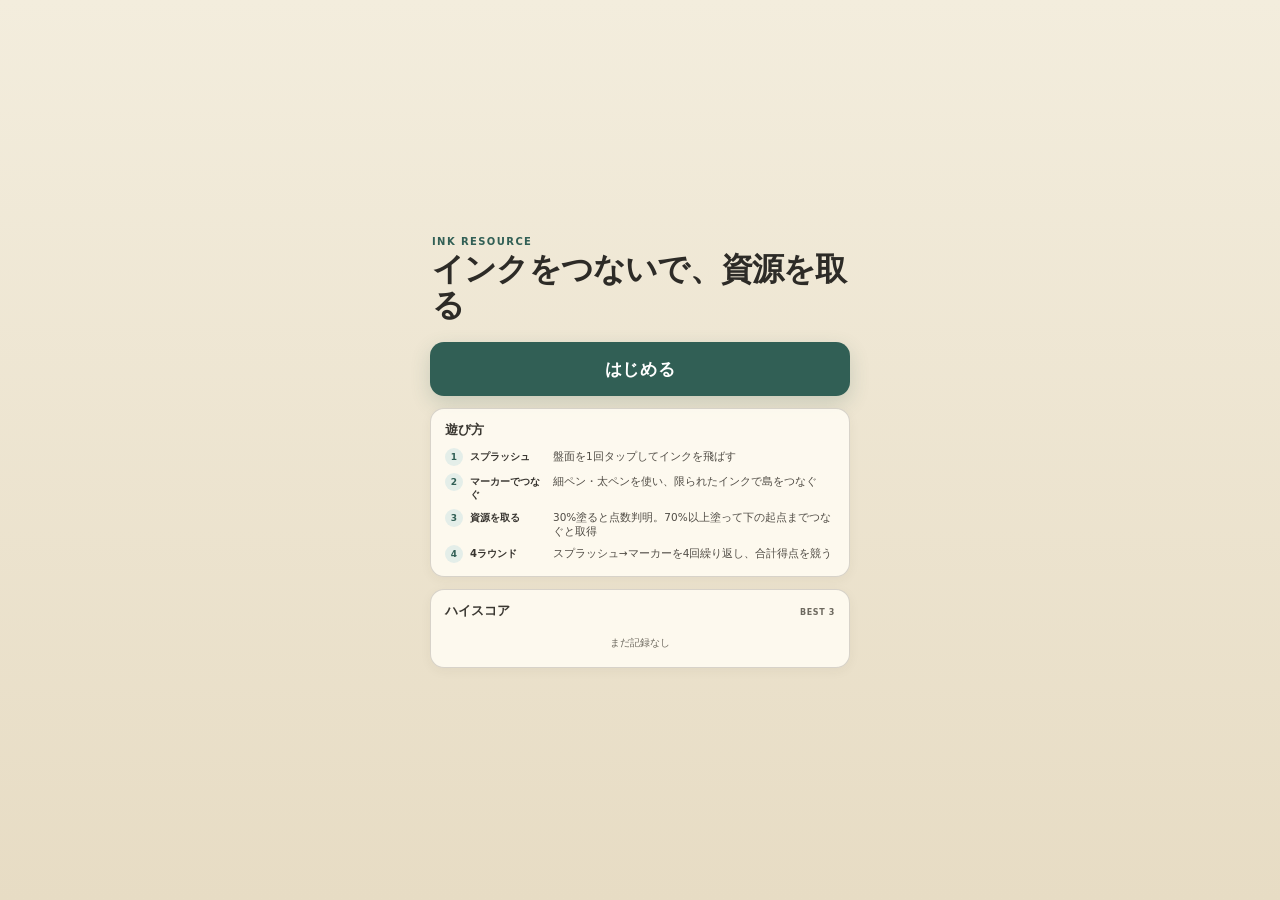
==== commit 3cdb2146: "Rename brush UI to marker" ====
--- a/index.html
+++ b/index.html
@@ -26,9 +26,9 @@
           <h2 id="howToPlayTitle">遊び方</h2>
           <ol>
             <li><strong>スプラッシュ</strong><span>盤面を1回タップしてインクを飛ばす</span></li>
-            <li><strong>筆でつなぐ</strong><span>細筆・太筆を使い、限られたインクで島をつなぐ</span></li>
+            <li><strong>マーカーでつなぐ</strong><span>細ペン・太ペンを使い、限られたインクで島をつなぐ</span></li>
             <li><strong>資源を取る</strong><span>30%塗ると点数判明。70%以上塗って下の起点までつなぐと取得</span></li>
-            <li><strong>4ラウンド</strong><span>スプラッシュ→筆を4回繰り返し、合計得点を競う</span></li>
+            <li><strong>4ラウンド</strong><span>スプラッシュ→マーカーを4回繰り返し、合計得点を競う</span></li>
           </ol>
         </section>
 
@@ -40,6 +40,10 @@
           <ol id="highScoreList" class="high-score-list"></ol>
         </section>
       </div>
+    </div>
+
+    <div class="turn-overlay" id="turnOverlay" hidden aria-live="polite">
+      <strong id="turnOverlayText"></strong>
     </div>
 
     <header class="hud" aria-label="ゲーム状況">
@@ -56,7 +60,7 @@
           </span>
           <span class="phase-face phase-back">
             <span class="phase-icon brush-mark">✎</span>
-            <span>筆</span>
+            <span>マーカー</span>
           </span>
         </span>
         <small id="splashLeft" class="phase-round">1/4</small>
@@ -77,16 +81,16 @@
       <section class="score-board" id="scoreBoard" aria-label="公開得点ボード"></section>
     </section>
 
-    <nav class="actions" aria-label="筆操作">
-      <button id="brushBtn" class="action" type="button" aria-label="細筆">
+    <nav class="actions" aria-label="マーカー操作">
+      <button id="brushBtn" class="action" type="button" aria-label="細ペン">
         <span class="pen-dot thin-dot"></span>
-        <span>細筆</span>
+        <span>細ペン</span>
       </button>
-      <button id="moveBtn" class="action" type="button" aria-label="太筆">
+      <button id="moveBtn" class="action" type="button" aria-label="太ペン">
         <span class="pen-dot wide-dot"></span>
-        <span>太筆</span>
+        <span>太ペン</span>
       </button>
-      <div class="ink-gauge inactive" id="penLoad" role="progressbar" aria-label="筆インク残量" aria-valuemin="0" aria-valuemax="650" aria-valuenow="650">
+      <div class="ink-gauge inactive" id="penLoad" role="progressbar" aria-label="マーカーインク残量" aria-valuemin="0" aria-valuemax="650" aria-valuenow="650">
         <span class="ink-label">INK</span>
         <div class="meter" aria-hidden="true"><i id="inkFill"></i></div>
         <small id="brushRemaining">650</small>
--- a/app.css
+++ b/app.css
@@ -35,6 +35,30 @@
   background: linear-gradient(180deg, #f3eddd 0%, #e7dcc4 100%);
 }
 .start-screen[hidden] { display: none; }
+.turn-overlay {
+  position: fixed;
+  inset: 0;
+  z-index: 20;
+  display: grid;
+  place-items: center;
+  background: rgba(31, 37, 35, .18);
+  backdrop-filter: blur(1px);
+  -webkit-backdrop-filter: blur(1px);
+  opacity: 1;
+  transition: opacity .42s ease;
+}
+.turn-overlay[hidden] { display: none; }
+.turn-overlay.leaving { opacity: 0; }
+.turn-overlay strong {
+  color: #2d2b27;
+  text-align: center;
+  font-size: clamp(28px, 8.5vw, 40px);
+  line-height: 1.05;
+  font-weight: 900;
+  letter-spacing: .015em;
+  font-variant-numeric: tabular-nums;
+  text-shadow: 0 1px 0 rgba(255,255,255,.72), 0 3px 12px rgba(0,0,0,.14);
+}
 .start-card {
   width: min(100%, 420px);
   display: grid;
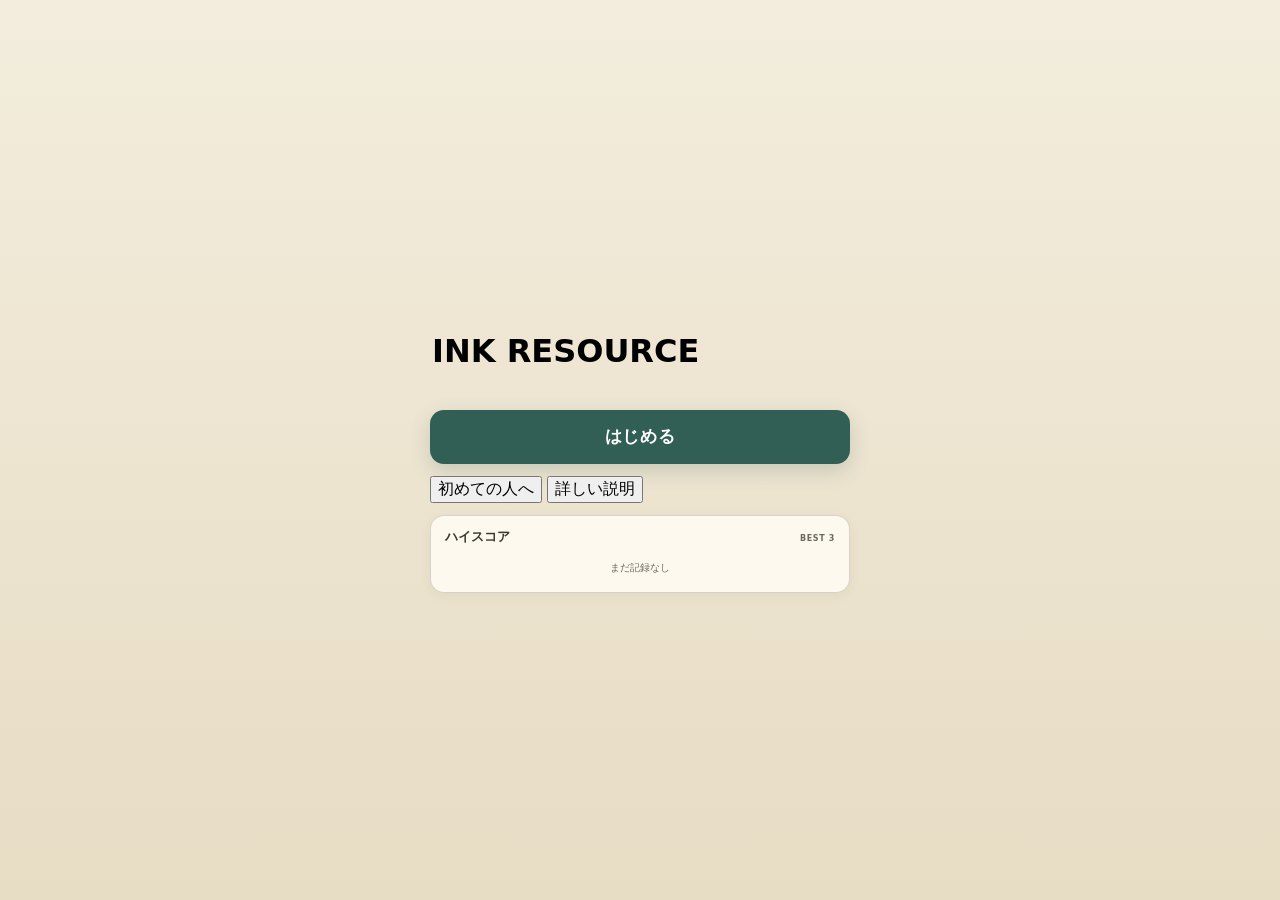
==== commit eab78ae7: "Simplify one-screen START and move instructions into optional panels" ====
--- a/index.html
+++ b/index.html
@@ -14,23 +14,15 @@
 <body>
   <main class="app-shell">
     <div class="start-screen" id="startScreen">
-      <div class="start-card">
-        <div class="start-title">
-          <span>INK RESOURCE</span>
-          <strong>インクをつないで、資源を取る</strong>
-        </div>
+      <div class="start-card" id="startCard">
+        <h1 class="start-title">INK RESOURCE</h1>
 
         <button id="startBtn" class="start-button" type="button">はじめる</button>
 
-        <section class="start-section how-to-play" aria-labelledby="howToPlayTitle">
-          <h2 id="howToPlayTitle">遊び方</h2>
-          <ol>
-            <li><strong>スプラッシュ</strong><span>盤面を1回タップしてインクを飛ばす</span></li>
-            <li><strong>マーカーでつなぐ</strong><span>細ペン・太ペンを使い、限られたインクで島をつなぐ</span></li>
-            <li><strong>資源を取る</strong><span>30%塗ると点数判明。70%以上塗って下の起点までつなぐと取得</span></li>
-            <li><strong>4ラウンド</strong><span>スプラッシュ→マーカーを4回繰り返し、合計得点を競う</span></li>
-          </ol>
-        </section>
+        <div class="start-help-buttons" aria-label="遊び方の説明">
+          <button type="button" data-start-help="intro">初めての人へ</button>
+          <button type="button" data-start-help="rules">詳しい説明</button>
+        </div>
 
         <section class="start-section high-scores" aria-labelledby="highScoreTitle">
           <div class="start-section-heading">
@@ -38,6 +30,26 @@
             <small>BEST 3</small>
           </div>
           <ol id="highScoreList" class="high-score-list"></ol>
+        </section>
+      </div>
+      <div class="start-help-overlay" id="startHelpOverlay" hidden>
+        <section class="start-help-card" id="startHelpCard" role="dialog" aria-modal="true" aria-labelledby="startHelpTitle">
+          <div class="start-help-heading">
+            <h2 id="startHelpTitle">遊び方</h2>
+            <button id="startHelpClose" type="button" aria-label="説明を閉じる">閉じる</button>
+          </div>
+          <div class="start-help-content" id="startHelpIntro" hidden>
+            <p><strong>1. スプラッシュ</strong>　盤面を1回タップしてインクを飛ばします。</p>
+            <p><strong>2. マーカー</strong>　細ペン・太ペンでインクをつなぎます。</p>
+            <p><strong>3. 資源の取得</strong>　資源を70%以上塗り、画面下の起点とインクでつなぎます。</p>
+            <p><strong>4. 4ラウンド</strong>　獲得した資源の得点を合計します。</p>
+          </div>
+          <div class="start-help-content" id="startHelpRules" hidden>
+            <p>各ラウンドはスプラッシュ1回のあと、マーカーで描く順番です。</p>
+            <p>マーカーは残りINKの範囲で何本でも描けます。すでに塗られている部分はINKを消費しません。</p>
+            <p>資源の30%を塗ると得点が判明します。70%以上を塗り、起点につながったインクが資源に触れると取得できます。</p>
+            <p>4ラウンド終了時の合計得点を競います。</p>
+          </div>
         </section>
       </div>
     </div>
@@ -74,7 +86,7 @@
 
     <section class="play-area" aria-label="ゲーム盤面と公開得点">
       <section class="board-wrap" id="boardWrap" aria-label="ゲーム盤面">
-        <canvas id="board" width="420" height="1120"></canvas>
+        <canvas id="board" width="420" height="870"></canvas>
         <div class="hint" id="hint">ラウンド1：スプラッシュを1回</div>
       </section>
 
@@ -90,10 +102,10 @@
         <span class="pen-dot wide-dot"></span>
         <span>太ペン</span>
       </button>
-      <div class="ink-gauge inactive" id="penLoad" role="progressbar" aria-label="マーカーインク残量" aria-valuemin="0" aria-valuemax="650" aria-valuenow="650">
+      <div class="ink-gauge inactive" id="penLoad" role="progressbar" aria-label="マーカーインク残量" aria-valuemin="0" aria-valuemax="100" aria-valuenow="100" aria-valuetext="残り100%">
         <span class="ink-label">INK</span>
         <div class="meter" aria-hidden="true"><i id="inkFill"></i></div>
-        <small id="brushRemaining">650</small>
+        <small id="brushRemaining">100%</small>
       </div>
     </nav>
 
--- a/app.css
+++ b/app.css
@@ -8,6 +8,7 @@
   --line: rgba(47, 43, 35, .18);
   --accent: #315f55;
   --score-gold: #c9941d;
+  --score-rail-width: 44px;
 }
 
 * { box-sizing: border-box; }
@@ -211,6 +212,7 @@
 
 /* top: only score, current phase and reset */
 .hud {
+  height: 42px;
   min-height: 42px;
   padding: max(3px, env(safe-area-inset-top)) 6px 3px;
   display: grid;
@@ -223,43 +225,45 @@
 }
 .score-stat {
   min-width: 0;
+  width: 100%;
   display: flex;
   align-items: baseline;
+  justify-content: space-between;
   gap: 5px;
   padding-left: 3px;
   white-space: nowrap;
 }
 .score-stat span {
   color: var(--muted);
-  font-size: 9px;
-  font-weight: 650;
+  font-size: 10px;
+  font-weight: 750;
 }
 .score-stat strong {
   min-width: 0;
   overflow: hidden;
   text-overflow: ellipsis;
   color: #2d2b27;
-  font-size: 18px;
+  font-size: 24px;
   line-height: 1;
   font-weight: 850;
   font-variant-numeric: tabular-nums;
 }
 .new-button {
   width: 46px;
-  height: 32px;
+  height: 31px;
   padding: 0;
   border: 1px solid rgba(30,30,30,.14);
   border-radius: 9px;
   background: #fffdf7;
   color: #4a463f;
-  font-size: 10px;
-  font-weight: 750;
+  font-size: 15px;
+  font-weight: 780;
 }
 
 .phase-card {
   position: relative;
   width: 100%;
-  height: 32px;
+  height: 31px;
   min-width: 0;
   padding: 0;
   border: 0;
@@ -291,13 +295,14 @@
   align-items: center;
   justify-content: center;
   gap: 5px;
+  padding: 0 20px 0 4px;
   border: 1px solid rgba(30,30,30,.14);
   border-radius: 9px;
   backface-visibility: hidden;
   -webkit-backface-visibility: hidden;
-  font-size: 10.5px;
-  font-weight: 820;
-  letter-spacing: .01em;
+  font-size: 15px;
+  font-weight: 780;
+  letter-spacing: 0;
   box-shadow: 0 1px 3px rgba(0,0,0,.05);
 }
 .phase-front {
@@ -316,22 +321,24 @@
 .brush-mark { transform: rotate(-18deg); }
 .phase-round {
   position: absolute;
-  right: 5px;
+  right: 6px;
   bottom: 2px;
   z-index: 3;
   color: rgba(255,255,255,.62);
-  font-size: 6.5px;
+  font-size: 9px;
   line-height: 1;
-  font-weight: 650;
+  font-weight: 700;
   font-variant-numeric: tabular-nums;
 }
 
-/* middle: board plus score reference column */
+/* Keep the 420:870 board and score rail at one height, centered in the viewport. */
 .play-area {
   min-width: 0;
   min-height: 0;
   display: grid;
-  grid-template-columns: minmax(0, 1fr) 44px;
+  grid-template-columns: minmax(0, 1fr) var(--score-rail-width);
+  align-self: center;
+  justify-self: center;
   overflow: hidden;
   background: var(--paper-deep);
 }
@@ -365,9 +372,33 @@
 .score-board-row {
   min-height: 0;
   display: grid;
-  grid-template-rows: minmax(0, 1fr);
-  padding: 2px 2px;
+  grid-template-rows: auto minmax(0, 1fr);
+  padding: 0 2px 2px;
   border-bottom: 1px dashed rgba(78,68,51,.20);
+}
+.score-board-baseline {
+  min-height: 24px;
+  margin: 0 -2px 1px;
+  padding: 3px 0 4px;
+  display: grid;
+  place-items: center;
+  align-content: center;
+  gap: 1px;
+  border-bottom: 1px solid rgba(78,68,51,.18);
+  background: rgba(91,82,68,.07);
+  color: #766f64;
+  line-height: 1;
+  font-variant-numeric: tabular-nums;
+}
+.score-board-baseline span {
+  font-size: 7.5px;
+  font-weight: 750;
+  letter-spacing: .08em;
+}
+.score-board-baseline strong {
+  color: #625c52;
+  font-size: 10px;
+  font-weight: 850;
 }
 .score-board-row:nth-child(1) { background: #eee6d5; }
 .score-board-row:nth-child(2) { background: #f5eddc; }
@@ -393,7 +424,7 @@
   padding: 0;
   text-align: center;
   color: #4f4b44;
-  font-size: 9.5px;
+  font-size: 12px;
   font-weight: 850;
   line-height: 16px;
   font-variant-numeric: tabular-nums;
@@ -419,7 +450,23 @@
   transition: opacity .16s ease;
   pointer-events: none;
 }
-.score-token.known::before,
+.score-token.known {
+  color: var(--accent);
+  font-size: 13px;
+  font-weight: 900;
+  text-shadow: 0 1px 0 rgba(255,255,255,.88);
+}
+.score-token.known::before {
+  width: 40px;
+  height: 22px;
+  opacity: 1;
+  filter: blur(1.3px);
+  background: radial-gradient(ellipse at center,
+    rgba(255,255,255,1) 0%,
+    rgba(255,255,255,.78) 46%,
+    rgba(255,255,255,.28) 72%,
+    rgba(255,255,255,0) 100%);
+}
 .score-token.owned::before { opacity: 1; }
 .score-token.owned { color: var(--score-gold); }
 
@@ -429,16 +476,16 @@
   left: 6px;
   right: auto;
   width: calc(100% - 56px);
-  bottom: max(6px, env(safe-area-inset-bottom));
+  bottom: calc(23% + max(6px, env(safe-area-inset-bottom)));
   z-index: 7;
-  min-height: 44px;
-  padding: 4px;
-  display: grid;
-  grid-template-columns: 1fr 1fr 92px;
+  min-height: 56px;
+  padding: 5px;
+  display: grid;
+  grid-template-columns: minmax(0, 1fr) minmax(0, 1fr) 74px;
   gap: 5px;
   align-items: center;
   border: 1px solid rgba(47,43,35,.14);
-  border-radius: 12px;
+  border-radius: 17px;
   background: rgba(255, 252, 243, .92);
   box-shadow: 0 4px 16px rgba(0,0,0,.10);
   backdrop-filter: blur(5px);
@@ -459,17 +506,17 @@
   pointer-events: none;
 }
 .action {
-  min-height: 36px;
-  padding: 0 6px;
+  min-height: 44px;
+  padding: 0 5px;
   display: flex;
   align-items: center;
   justify-content: center;
   gap: 5px;
   border: 1px solid rgba(30,30,30,.15);
-  border-radius: 9px;
+  border-radius: 12px;
   background: #fffdf7;
   color: #2d2b27;
-  font-size: 11px;
+  font-size: 14px;
   font-weight: 750;
   white-space: nowrap;
 }
@@ -488,17 +535,19 @@
   background: currentColor;
   opacity: .86;
 }
-.thin-dot { width: 7px; height: 7px; }
-.wide-dot { width: 14px; height: 14px; }
+.thin-dot { width: 10px; height: 10px; }
+.wide-dot { width: 20px; height: 20px; }
 
 .ink-gauge {
-  height: 36px;
-  min-width: 0;
-  display: grid;
-  grid-template-columns: auto 9px 30px;
+  height: 44px;
+  min-width: 0;
+  display: grid;
+  grid-template-columns: 12px minmax(0, 1fr);
+  grid-template-rows: auto auto;
+  grid-template-areas: "meter label" "meter remaining";
+  align-content: center;
   align-items: center;
-  justify-content: center;
-  gap: 5px;
+  gap: 1px 6px;
   padding: 1px 2px;
   transition: opacity .15s ease;
   pointer-events: none;
@@ -507,14 +556,16 @@
   visibility: hidden;
 }
 .ink-label {
+  grid-area: label;
   color: #666158;
-  font-size: 7px;
+  font-size: 9px;
   font-weight: 800;
   letter-spacing: .05em;
 }
 .meter {
-  width: 9px;
-  height: 29px;
+  grid-area: meter;
+  width: 12px;
+  height: 40px;
   position: relative;
   overflow: hidden;
   border: 1px solid rgba(45,48,52,.22);
@@ -531,10 +582,11 @@
   transition: height .05s linear;
 }
 .ink-gauge small {
-  width: 30px;
+  grid-area: remaining;
+  min-width: 0;
   text-align: left;
   color: #59554d;
-  font-size: 9px;
+  font-size: 11px;
   font-weight: 800;
   font-variant-numeric: tabular-nums;
 }
@@ -593,17 +645,17 @@
     padding-right: 4px;
   }
   .new-button { width: 42px; }
-  .play-area { grid-template-columns: minmax(0, 1fr) 42px; }
-  .score-token { font-size: 9px; }
+  :root { --score-rail-width: 42px; }
+  .score-token { font-size: 12px; }
   .score-token::before { width: 36px; }
   .actions {
     left: 4px;
     right: auto;
     width: calc(100% - 50px);
-    grid-template-columns: 1fr 1fr 86px;
+    grid-template-columns: minmax(0, 1fr) minmax(0, 1fr) 74px;
     gap: 4px;
   }
-  .action { font-size: 10px; }
-  .ink-gauge { grid-template-columns: auto 8px 27px; gap: 4px; }
-  .ink-gauge small { width: 27px; font-size: 8px; }
+  .action { font-size: 13px; }
+  .ink-gauge { gap: 1px 4px; }
+  .ink-gauge small { font-size: 10px; }
 }
